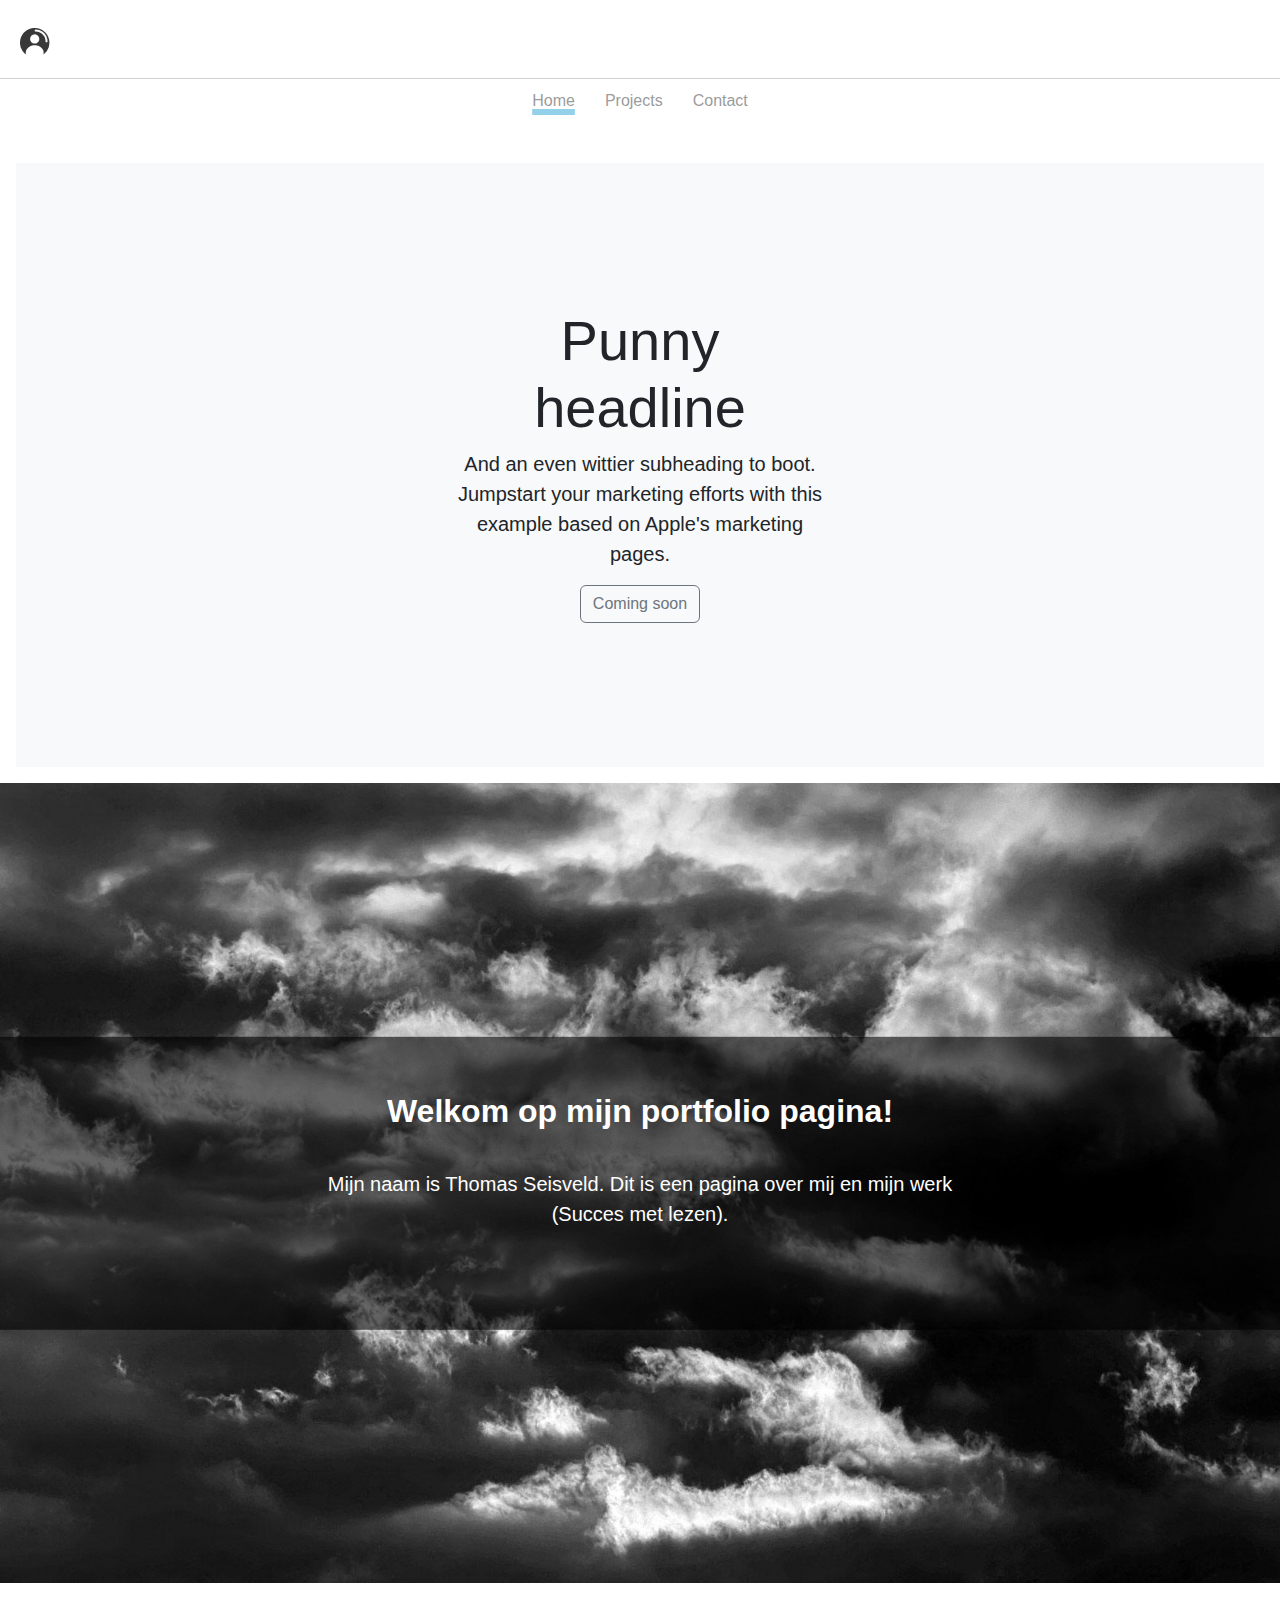
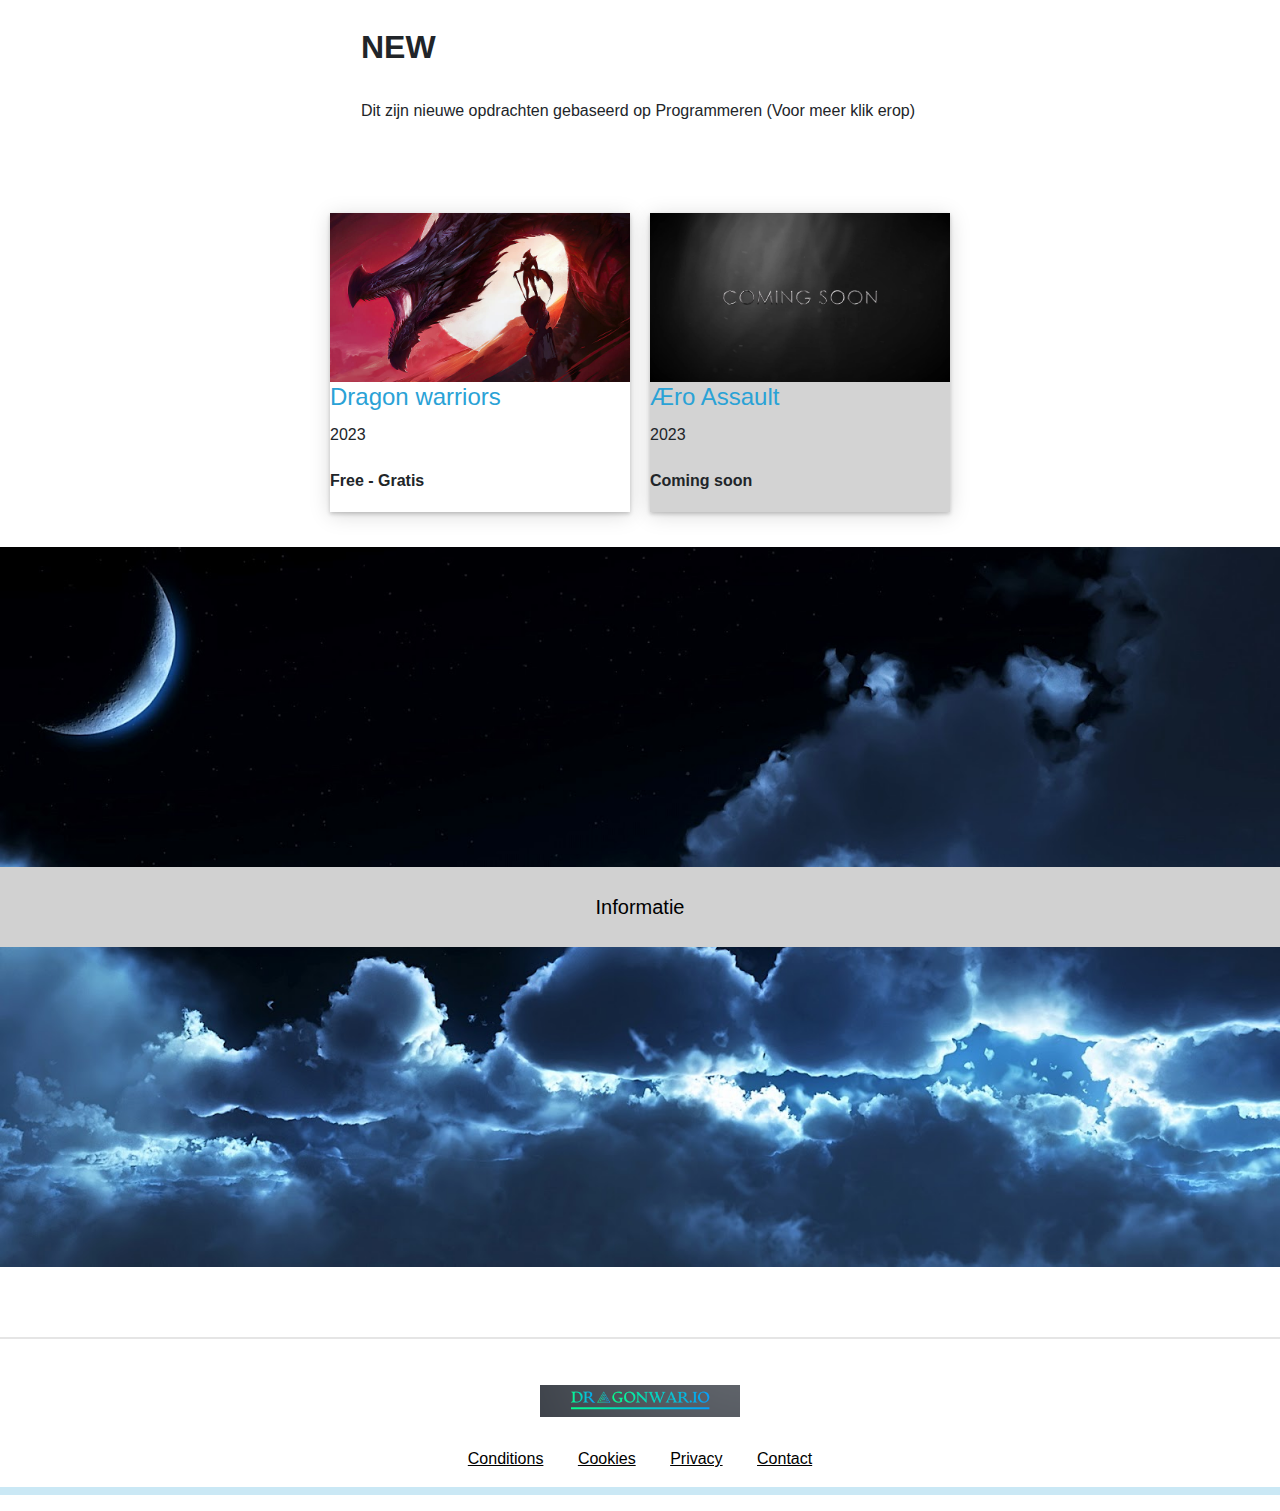
==== Portfolio/index.html @ eee98fb9 "6" ====
<!DOCTYPE html>
<html lang="en">
<head>
    <meta charset="UTF-8">
    <meta http-equiv="X-UA-Compatible" content="IE=edge">
    <meta name="viewport" content="width=device-width, initial-scale=1.0">
    <title>Portfolio</title>
    <link rel="stylesheet" href="CSS/Dev.css">
    <link rel="stylesheet" href="CSS/header.css">
    <link rel="stylesheet" href="CSS/footer.css">
    <link href="https://cdn.jsdelivr.net/npm/bootstrap@5.3.0/dist/css/bootstrap.min.css" rel="stylesheet" integrity="sha384-9ndCyUaIbzAi2FUVXJi0CjmCapSmO7SnpJef0486qhLnuZ2cdeRhO02iuK6FUUVM" crossorigin="anonymous">
    <link href="https://cdn.jsdelivr.net/npm/bootstrap@5.3.0/dist/css/bootstrap.min.css" rel="stylesheet">
</head>
<body>



    <nav class="navbar"></nav>
    <div class="position-relative overflow-hidden p-3 p-md-5 m-md-3 text-center bg-light">
        <div class="col-md-5 p-lg-5 mx-auto my-5">
            <h1 class="display-4 font-weight-normal">Punny headline</h1>
            <p class="lead font-weight-normal">And an even wittier subheading to boot. Jumpstart your marketing efforts with this example based on Apple's marketing pages.</p>
            <a class="btn btn-outline-secondary" href="#">Coming soon</a>
        </div>
        <div class="product-device shadow-sm d-none d-md-block"></div>
        <div class="product-device product-device-2 shadow-sm d-none d-md-block"></div>
    </div>
    <div class="header-info">
        <img src="img/cloud.jpg" alt="view" id="viewHr">
        <div class="WELKOM"><h2><b>Welkom op mijn portfolio pagina!</b></h2>
            <br>
            <p>Mijn naam is Thomas Seisveld. Dit is een pagina over mij en mijn werk <br>(Succes met lezen).
                <br><br>
        </div>
    </div>




        <div class="container">
            <div class="main-info">
                <h2><b>NEW</b></h2>
                <br>
                <p>Dit zijn nieuwe opdrachten gebaseerd op Programmeren (Voor meer klik erop)
                    <br><br>

                </p>
            </div>
        <div class="flexbox">
             <div1>
                <a href="gamedownload.php?id=game1"><img src="img/game1.jpg" alt="huis" class="huis-img"></a>
                <h4 class="huis" style="color: #2AA2D6;">Dragon warriors</h4>
                <p class="huis">2023</p>
                <p class="huis"><b>Free - Gratis</b></p>
            </div1>
            <div1 style="background-color: lightgrey">
                <a href="gamedownload.php?id=game2"><img src="img/comingsoon.jpg" alt="huis" class="huis-img"></a>
                <h4 class="huis" style="color: #2AA2D6;">Æro Assault</h4>
                <p class="huis">2023</p>
                <p class="huis"><b>Coming soon</b></p>
            </div1>
        </div>
    </div>

<div class="header-info">
    <img src="img/skyhigh.jpg" alt="view" id="viewHr">
    <div class="centered">Informatie</div>
  </div>





    <div class="footer">
        <hr class="hr-top">
        <img src="img/logo.png" id="logo-footer" alt="logo">
            <div class="footer-text">
                <a href="privacy.php?id=conditions">Conditions</a>               
                <a href="privacy.php?id=cookies">Cookies</a>
                <a href="privacy.php?id=privacy">Privacy</a>
                <a href="contact.html">Contact</a>
            </div>

        <hr class="hr-bottom">
    </div>
    <script src="JS/Dev.js"></script>
</body>
</html>
---- Portfolio/CSS/Dev.css ----
*{
    margin: 0;
    padding: 0;
    box-sizing: border-box;
    font-family: 'roboto', sans-serif;

}

.flexbox{
    justify-content: center;
    margin: 0px;
    padding: 10px;
    display: flex;
    flex-flow: row wrap;
}
Div1{
    margin: 10px;
    width: 300px;
    font-family: 'Lucida Sans', 'Lucida Sans Regular', 'Lucida Grande', 'Lucida Sans Unicode', Geneva, Verdana, sans-serif;
    box-shadow: 0 2px 4px 0 rgba(0, 0, 0, 0.2), 0 3px 20px 0 rgba(0, 0, 0, 0.15); 
}

.huis{
    line-height: 30px;
}
.huis-img {
    width: 300px;
}

.flexbox {
    display: flex;
    flex-wrap: wrap;
}
.header-info {
    margin-top: 15px;
    margin-bottom: 15px;
    position: relative;
    text-align: center;
  }
  .centered {
    position: absolute;
    top: 50%;
    left: 50%;
    transform: translate(-50%, -50%);
    color: black;
      background-color: #d1d1d1;
    font-size: 20px;
      width: 100%;
      margin: 0;
      padding: 25px;
  }
  .WELKOM{
      position: absolute;
      top: 50%;
      left: 50%;
      transform: translate(-50%, -50%);
      color: white;
      font-size: 20px;
      width: 100%;
      margin: 0;
      padding: 55px;
      background: rgba(0,0,0,0.6);
  }
  #viewHr {
    width: 100%;
  }
.main-info {
    margin-left: auto;
    margin-right: auto;
    padding-top: 30px;
    padding-bottom: 30px;
    padding-right: 25%;
    padding-left: 25%;
    width: 100%;
    font-family: 'Lucida Sans', 'Lucida Sans Regular', 'Lucida Grande', 'Lucida Sans Unicode', Geneva, Verdana, sans-serif;
}
info-erea {
    width: 100%;
    font-family: 'Lucida Sans', 'Lucida Sans Regular', 'Lucida Grande', 'Lucida Sans Unicode', Geneva, Verdana, sans-serif;
    box-shadow: 0 2px 3px 0 rgba(0, 0, 0, 0.1), 0 2px 15px 0 rgba(0, 0, 0, 0.10);

}
---- Portfolio/CSS/header.css ----
.navbar{
    top: 0;
    left: 0;
    width: 100%;
    background: white;
    z-index: 9;
}

.nav{
    padding: 20px;
    display: flex;
    justify-content: space-between;
}

.brand-logo{
    width: 60px;
}

.nav-items{
    display: flex;
    align-items: center;
}

.search-box{
    width: 80%;
    height: 40px;
    padding: 10px;
    border-top-left-radius: 10px;
    border-bottom-left-radius: 10px;
    border: 1px solid #d1d1d1;
    text-transform: capitalize;
    background: none;
    color: #a9a9a9;
    outline: none;
}

.search-btn{
    width: 20%;
    height: 40px;
    padding: 10px 20px;
    border: none;
    outline: none;
    cursor: pointer;
    background: #2AA2D6;
    color: #fff;
    text-transform: capitalize;
    font-size: 15px;
    border-top-right-radius: 10px;
    border-bottom-right-radius: 10px;
}

.search-box::placeholder{
    color: #a9a9a9;
}

.nav-items a{
    margin-left: 20px;
}

.nav-items a img{
    width: 30px;
}
.links-container{
    width: 100%;
    display: flex;
    padding: 10px 10vw;
    justify-content: center;
    list-style: none;
    border-top: 1px solid #d1d1d1;
}

.link{
    text-transform: capitalize;
    padding: 0 10px;
    margin: 0 5px;
    text-decoration: none;
    color: #383838;
    opacity: 0.5;
    transition: 1.5s;
}

.link:hover{
    opacity: 1;
}
.hero-section{
    width: 100%;
    height: calc(50vh - 50px);
    background-image: url('../img/Header.jpg');
    background-size: cover;
    display: flex;
    justify-content: center;
    align-items: center;
}

.hero-section .logo{
    height: 150px;
    display: block;
    margin: auto;
}

.hero-section .sub-heading{
    margin-top: 10px;
    text-align: center;
    color: #fff;
    text-transform: capitalize;
    font-size: 35px;
    font-weight: 300;
}
---- Portfolio/CSS/footer.css ----
.footer {
    margin: 0;
    margin-top: 70px;
}
.hr-top {
    border: 1px solid #999;
}
.hr-bottom {
    border: 4px solid #2AA2D6;
}
#logo-footer {
    width: 200px;
    position: relative;
    left: 50%;
    right: 50%;
    transform: translate(-50%);
    margin-top: 30px;
    margin-bottom: 30px;
}
.footer-text {
    margin: 0;
    margin-bottom: 10px;
    text-align: center;
    color: #000;
    word-spacing: 30px;
}
.footer-text a {
    color: #000;
}
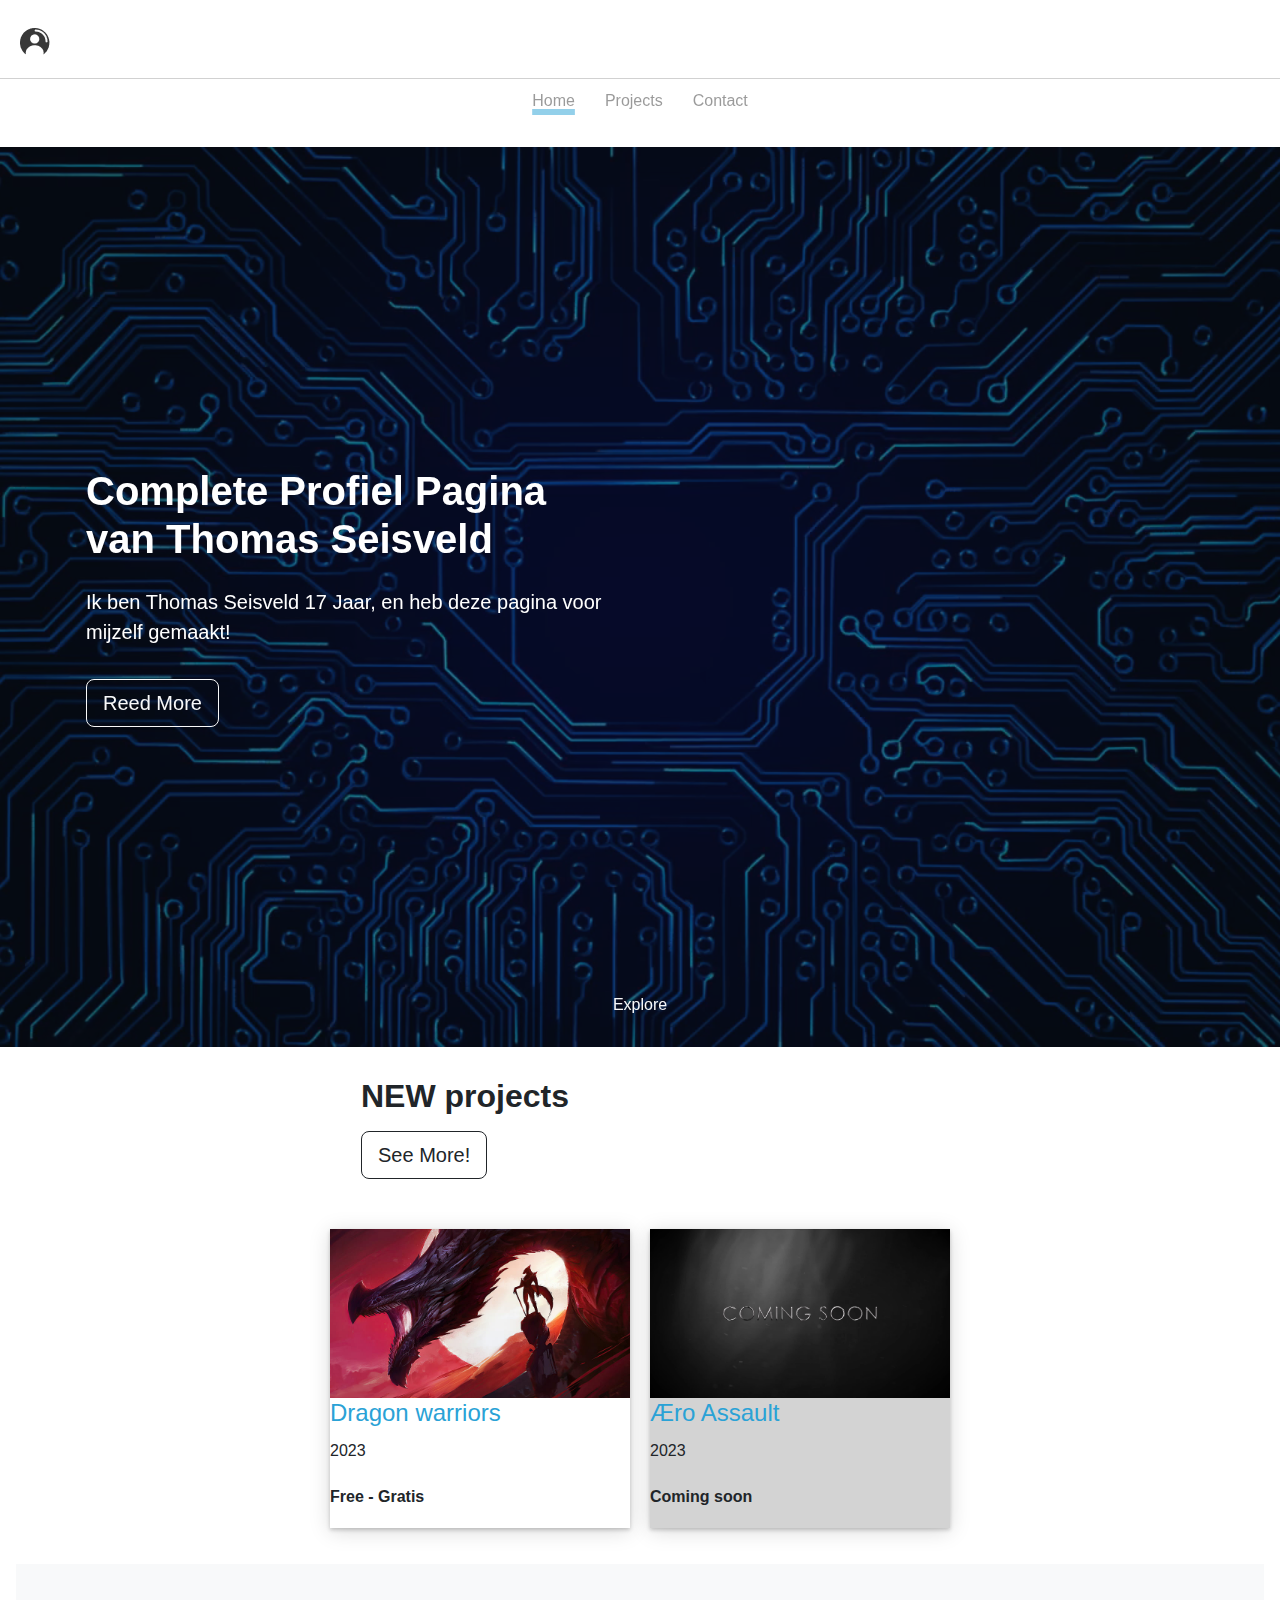
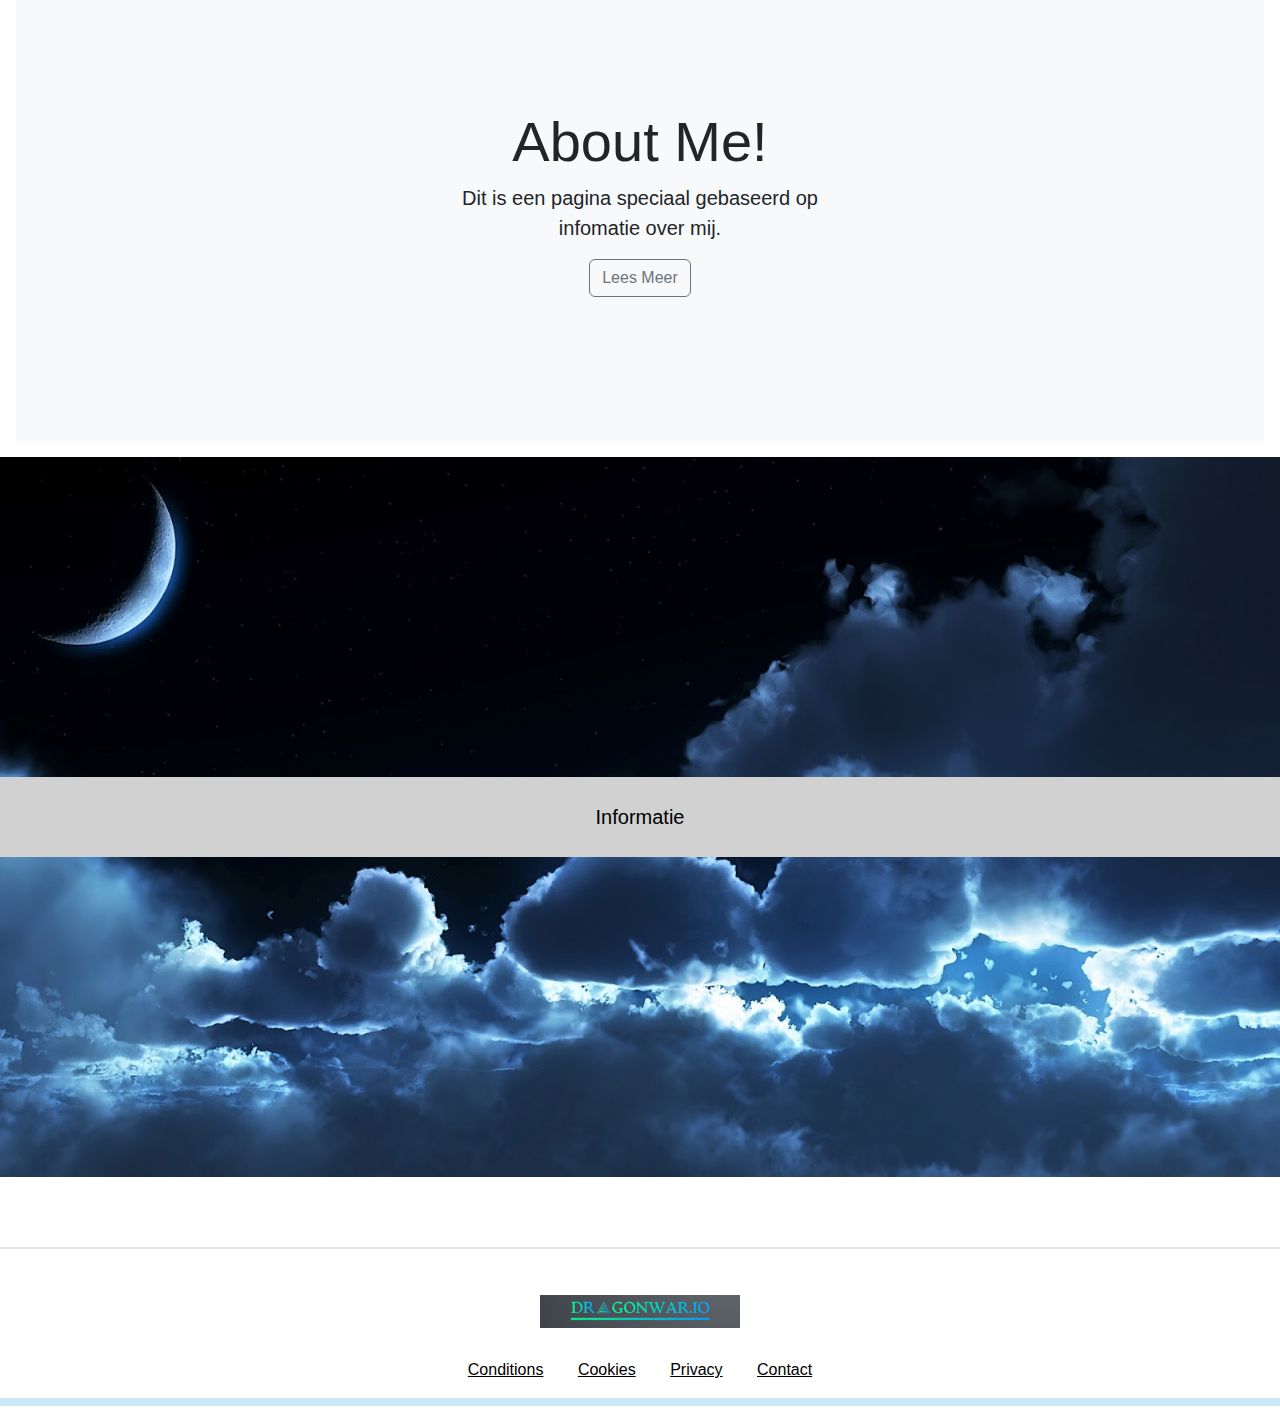
==== commit 29867f77: "6" ====
--- a/Portfolio/index.html
+++ b/Portfolio/index.html
@@ -14,37 +14,33 @@
 <body>
 
 
+    <nav class="navbar"></nav>
 
-    <nav class="navbar"></nav>
-    <div class="position-relative overflow-hidden p-3 p-md-5 m-md-3 text-center bg-light">
-        <div class="col-md-5 p-lg-5 mx-auto my-5">
-            <h1 class="display-4 font-weight-normal">Punny headline</h1>
-            <p class="lead font-weight-normal">And an even wittier subheading to boot. Jumpstart your marketing efforts with this example based on Apple's marketing pages.</p>
-            <a class="btn btn-outline-secondary" href="#">Coming soon</a>
+    <!-- Bootstrap -->
+    <section class="hero">
+        <div class="hero__overlay"></div>
+        <video playsinline="playsinline" autoplay="autoplay" muted="muted" loop="loop" loading="lazy" class="hero__video">
+            <source src="img/typetypetype.mp4" type="video/mp4">
+        </video>
+
+        <div class="hero__content h-100 container-custom position-relative">
+            <div class="d-flex h-100 align-items-center hero__content-width">
+                <div class="text-white">
+                    <h1 class="hero__heading fw-bold mb-4">Complete Profiel Pagina van Thomas Seisveld</h1>
+                    <p class="lead mb-4">Ik ben Thomas Seisveld 17 Jaar, en heb deze pagina voor mijzelf gemaakt!</p>
+                    <a href="Thomas%20Info.html" class="mt-2 btn btn-lg btn-outline-light" role="button">Reed More</a>
+                </div>
+            </div>
         </div>
-        <div class="product-device shadow-sm d-none d-md-block"></div>
-        <div class="product-device product-device-2 shadow-sm d-none d-md-block"></div>
-    </div>
-    <div class="header-info">
-        <img src="img/cloud.jpg" alt="view" id="viewHr">
-        <div class="WELKOM"><h2><b>Welkom op mijn portfolio pagina!</b></h2>
-            <br>
-            <p>Mijn naam is Thomas Seisveld. Dit is een pagina over mij en mijn werk <br>(Succes met lezen).
-                <br><br>
-        </div>
-    </div>
 
-
-
-
+        <a href="#scroll-down" class="hero__scroll-btn">
+            Explore <i class="bi bi-arrow-down-short"></i>
+        </a>
+    </section>
+    <!-- Geen bootstrap -->
         <div class="container">
             <div class="main-info">
-                <h2><b>NEW</b></h2>
-                <br>
-                <p>Dit zijn nieuwe opdrachten gebaseerd op Programmeren (Voor meer klik erop)
-                    <br><br>
-
-                </p>
+                <h2><b>NEW projects</b></h2><a href="Projects.html" class="mt-2 btn btn-lg btn-outline-dark" role="button">See More!</a>
             </div>
         <div class="flexbox">
              <div1>
@@ -61,7 +57,15 @@
             </div1>
         </div>
     </div>
-
+    <div class="position-relative overflow-hidden p-3 p-md-5 m-md-3 text-center bg-light">
+        <div class="col-md-5 p-lg-5 mx-auto my-5">
+            <h1 class="display-4 font-weight-normal">About Me!</h1>
+            <p class="lead font-weight-normal">Dit is een pagina speciaal gebaseerd op infomatie over mij.</p>
+            <a class="btn btn-outline-secondary" href="#">Lees Meer</a>
+        </div>
+        <div class="product-device shadow-sm d-none d-md-block"></div>
+        <div class="product-device product-device-2 shadow-sm d-none d-md-block"></div>
+    </div>
 <div class="header-info">
     <img src="img/skyhigh.jpg" alt="view" id="viewHr">
     <div class="centered">Informatie</div>
--- a/Portfolio/CSS/Dev.css
+++ b/Portfolio/CSS/Dev.css
@@ -79,4 +79,178 @@
     font-family: 'Lucida Sans', 'Lucida Sans Regular', 'Lucida Grande', 'Lucida Sans Unicode', Geneva, Verdana, sans-serif;
     box-shadow: 0 2px 3px 0 rgba(0, 0, 0, 0.1), 0 2px 15px 0 rgba(0, 0, 0, 0.10);
 
-}+}
+:root {
+    --primary-color: #0a1118;
+    --primary-color-highlight: #233D54;
+    --bs-body-bg: #FBF0F6;
+    --bs-body-font-family: 'Montserrat', sans-serif;
+}
+
+html {scroll-behavior: smooth;}
+
+a { color: var(--primary-color); }
+a:hover { color: var(--primary-color); }
+
+/* width */
+::-webkit-scrollbar {
+    width: 14px;
+}
+
+/* Track */
+::-webkit-scrollbar-track {
+    background: #f1f1f1;
+}
+
+/* Handle */
+::-webkit-scrollbar-thumb {
+    background: var(--bs-dark);
+}
+
+/* Handle on hover */
+::-webkit-scrollbar-thumb:hover {
+    background: #555;
+}
+
+
+/*
+  @media (min-width: 544px)  {}
+  @media (min-width: 768px)  {}
+  @media (min-width: 992px)  {}
+  @media (min-width: 1200px) {}
+  @media (min-width: 1400px) {}
+  @media (min-width: 1600px) {}
+*/
+
+/*
+* Custom Container
+*/
+.container-custom {
+    width: 100%;
+    padding: 0 1rem;
+    margin: 0 auto;
+}
+
+@media (min-width: 1200px) {
+    .container-custom { width: 1140px; }
+}
+
+@media (min-width: 1400px) {
+    .container-custom { width: 1340px; }
+}
+
+@media (min-width: 1600px) {
+    .container-custom { width: 1520px; }
+}
+
+/*
+* Main Header
+*/
+.header {
+    z-index: 2;
+}
+
+/*
+* Flyout Navigation Bar
+*/
+#navbar {
+    position: fixed;
+    left: 0;
+    top: 0;
+    right: 0;
+    bottom: 0;
+    background-color: rgb(255,247,231);
+    z-index: 4;
+}
+
+.dropdown-nav__closeNavBtn {
+    position: absolute;
+    top: 20px;
+    right: 16px;
+    background-color: rgbA(255,255,255,0.6);
+}
+
+.dropdown-nav__container {
+    height: 100vh;
+    padding: 0 1rem;
+}
+
+/*
+* Hero Section
+*/
+.hero {
+    position: relative;
+    height: 100vh;
+    background-color: var(--primary-color);
+    overflow: hidden;
+}
+
+@media (min-width: 1400px) {
+    .hero__heading {
+        font-size: 3.2rem;
+    }
+}
+
+.hero__video {
+    position: absolute;
+    top:50%;
+    left: 50%;
+    min-width: 100%;
+    min-height: 100%;
+    width: auto;
+    height: auto;
+    transform: translateX(-50%) translateY(-50%);
+}
+
+.hero__overlay {
+    position: absolute;
+    left: 0;
+    top: 0;
+    right: 0;
+    bottom: 0;
+    background-color: var(--primary-color);
+    opacity: 0.5;
+    z-index: 1;
+}
+
+.hero__content {
+    z-index: 1;
+}
+
+.hero__content-width {
+    max-width: 540px;
+}
+
+.hero__scroll-btn {
+    position: absolute;
+    left: 50%;
+    bottom: 30px;
+    transform: translateX(-50%);
+    z-index: 1;
+    color: var(--bs-light);
+    display: flex;
+    flex-direction: column;
+    align-items: center;
+    text-decoration: none;
+}
+
+.hero__scroll-btn:hover {
+    color: var(--bs-light);
+    opacity: 0.8;
+}
+
+.hero__scroll-btn .bi {
+    transition-delay: 0.8s;
+    animation: bounce 1s infinite alternate;
+}
+
+
+@keyframes bounce {
+    from {
+        transform: translateY(0px);
+    }
+    to {
+        transform: translateY(-10px);
+    }
+}
+
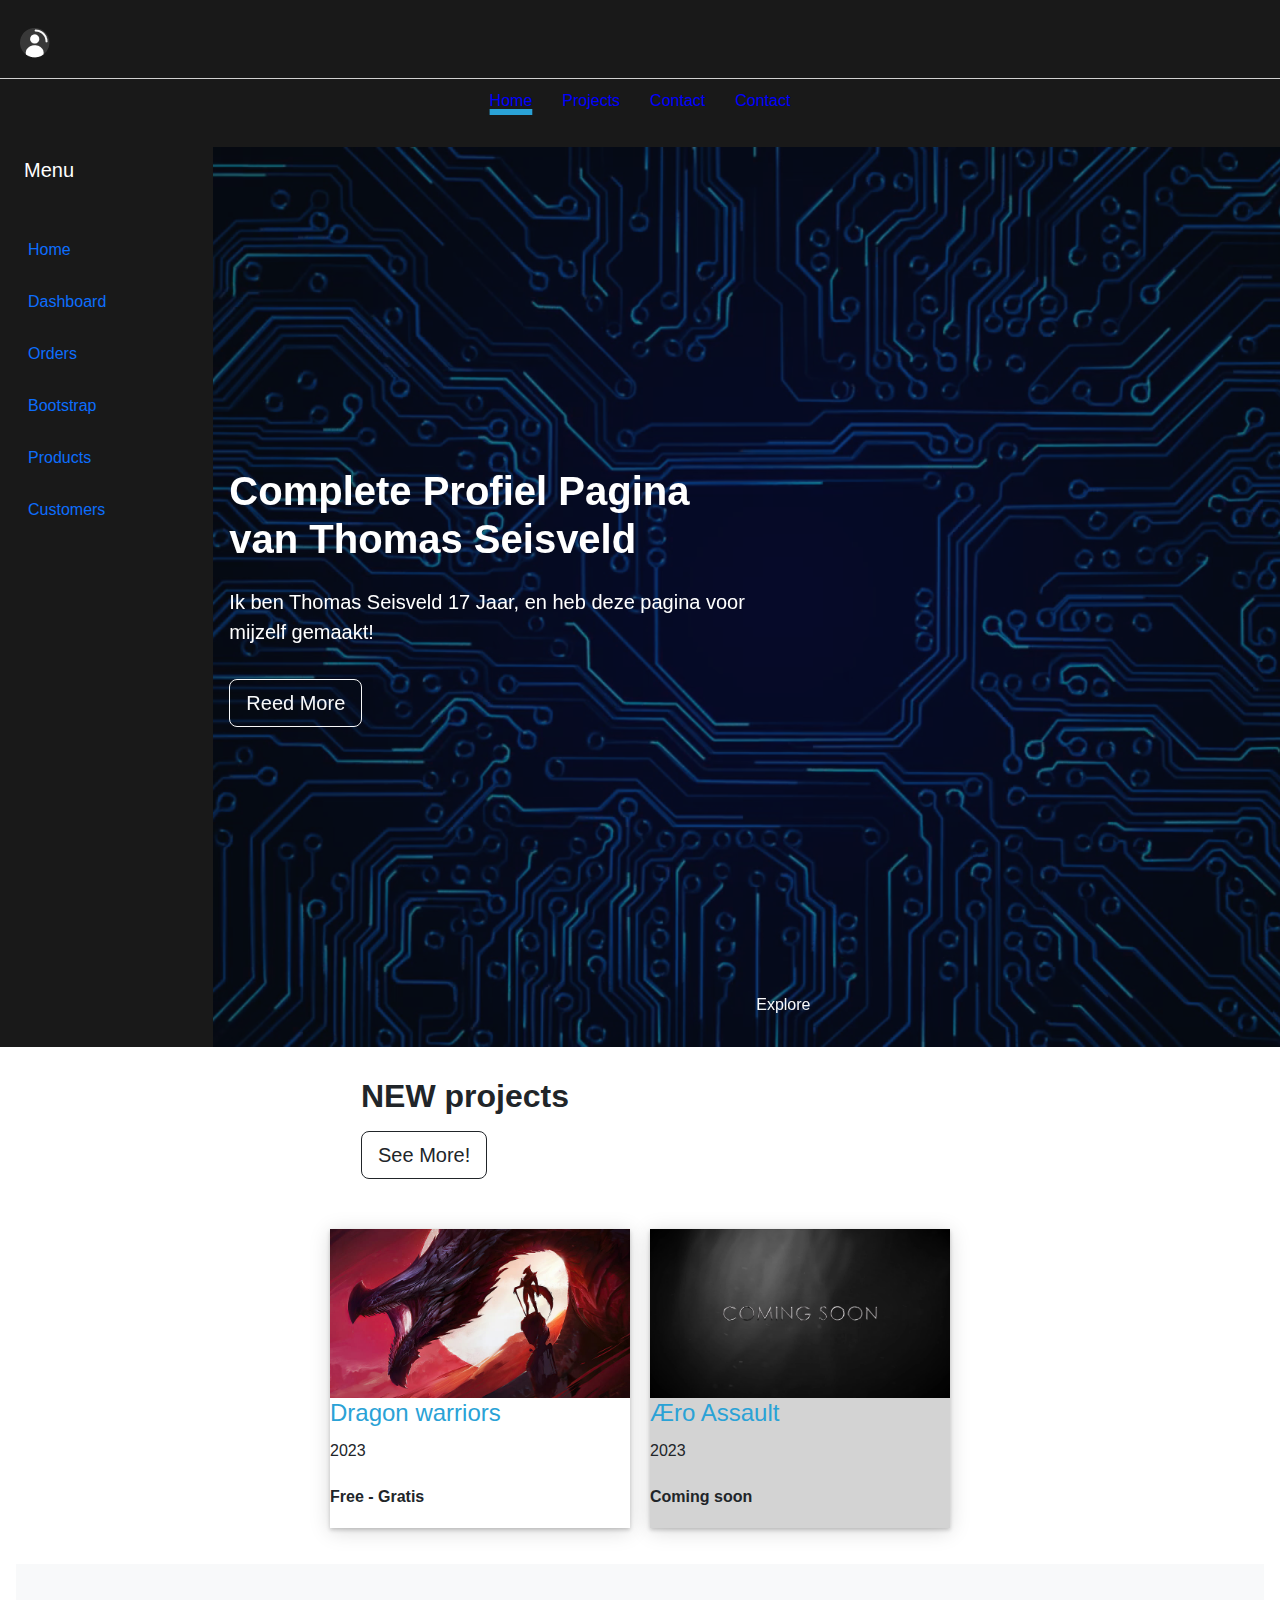
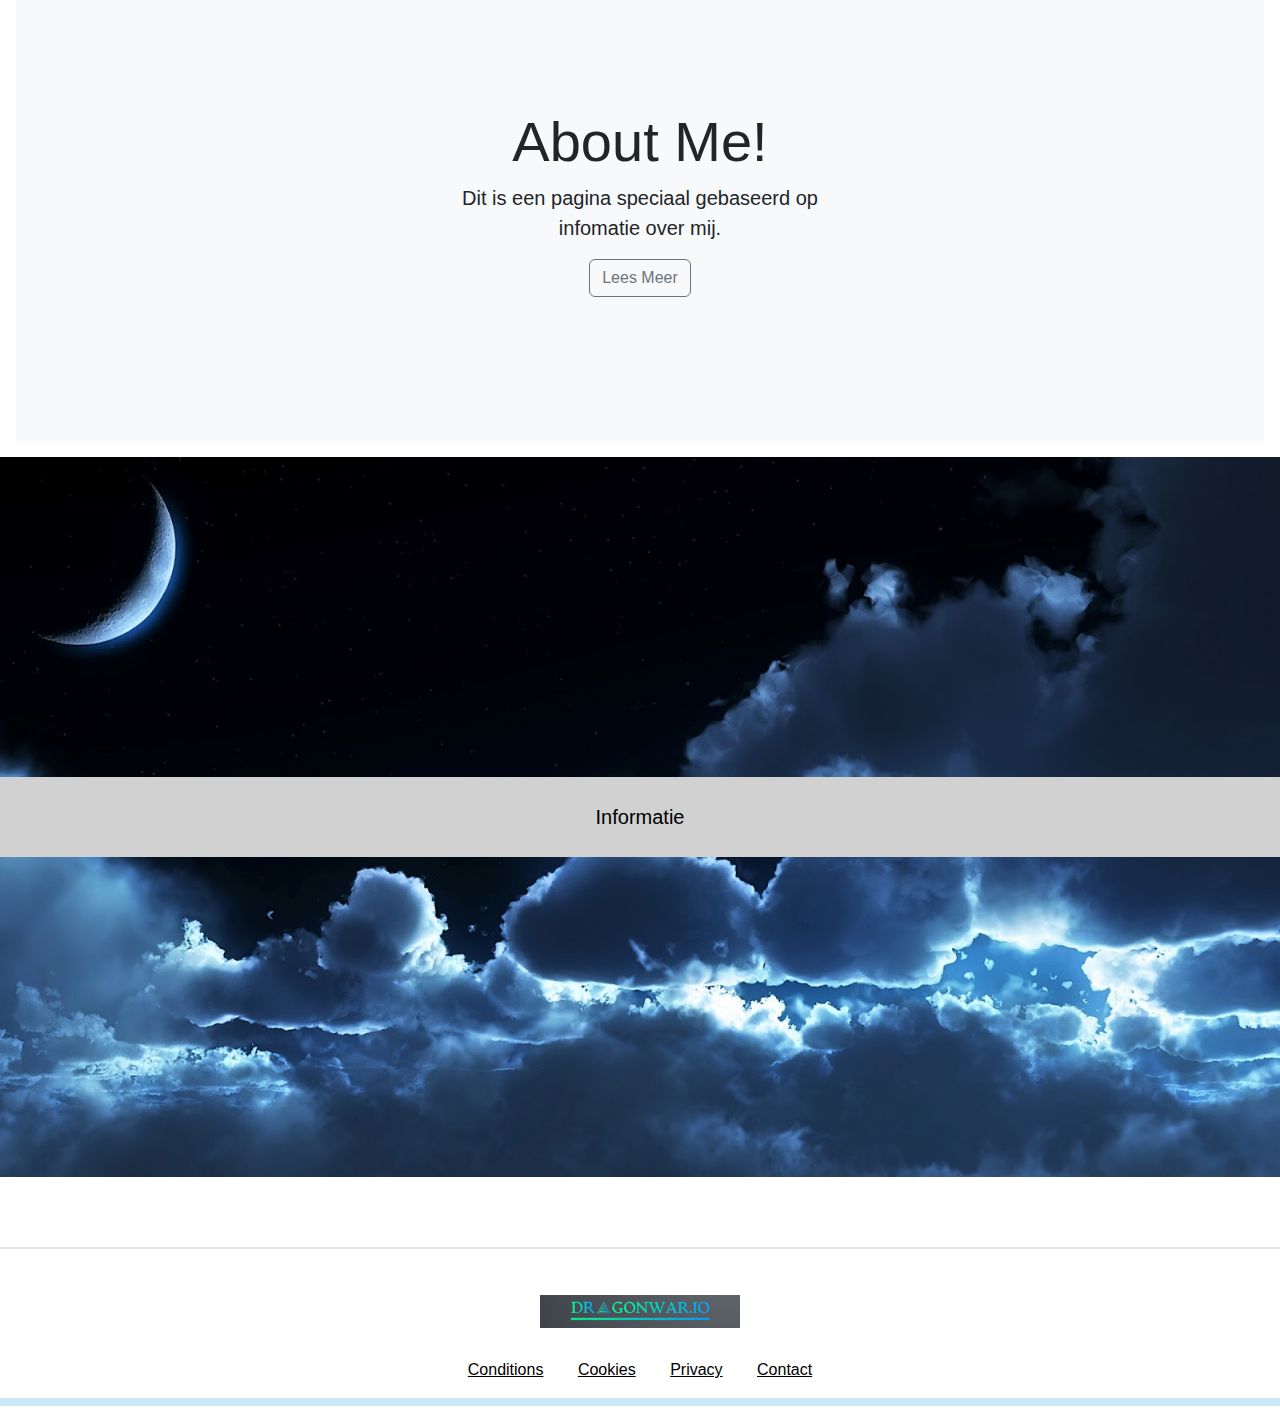
==== commit 2153fb3f: "7" ====
--- a/Portfolio/index.html
+++ b/Portfolio/index.html
@@ -13,30 +13,70 @@
 </head>
 <body>
 
+    <nav class="navbar" id="black"></nav>
+    <div class="container-fluid">
+        <div class="row flex-nowrap">
+            <div class="col-auto col-md-3 col-xl-2 px-sm-2 px-0" id="black">
+                <div class="d-flex flex-column align-items-center align-items-sm-start px-3 pt-2 text-white min-vh-100">
+                    <a href="/" class="d-flex align-items-center pb-3 mb-md-0 me-md-auto text-white text-decoration-none">
+                        <span class="fs-5 d-none d-sm-inline">Menu</span>
+                    </a>
+                    <ul class="nav nav-pills flex-column mb-sm-auto mb-0 align-items-center align-items-sm-start" id="menu">
+                        <li class="nav-item">
+                            <a href="#" class="nav-link align-middle px-0">
+                                <i class="fs-4 bi-house"></i> <span class="ms-1 d-none d-sm-inline">Home</span>
+                            </a>
+                        </li>
+                        <li>
+                            <a href="#" class="nav-link px-0 align-middle">
+                                <i class="fs-4 bi-speedometer2"></i> <span class="ms-1 d-none d-sm-inline">Dashboard</span> </a>
+                        </li>
+                        <li>
+                            <a href="#" class="nav-link px-0 align-middle">
+                                <i class="fs-4 bi-table"></i> <span class="ms-1 d-none d-sm-inline">Orders</span></a>
+                        </li>
+                        <li>
+                            <a href="#" class="nav-link px-0 align-middle ">
+                                <i class="fs-4 bi-bootstrap"></i> <span class="ms-1 d-none d-sm-inline">Bootstrap</span></a>
+                        </li>
+                        <li>
+                            <a href="#" class="nav-link px-0 align-middle">
+                                <i class="fs-4 bi-grid"></i> <span class="ms-1 d-none d-sm-inline">Products</span> </a>
+                        </li>
+                        <li>
+                            <a href="#" class="nav-link px-0 align-middle">
+                                <i class="fs-4 bi-people"></i> <span class="ms-1 d-none d-sm-inline">Customers</span> </a>
+                        </li>
+                    </ul>
+                    <hr>
 
-    <nav class="navbar"></nav>
-
-    <!-- Bootstrap -->
-    <section class="hero">
-        <div class="hero__overlay"></div>
-        <video playsinline="playsinline" autoplay="autoplay" muted="muted" loop="loop" loading="lazy" class="hero__video">
-            <source src="img/typetypetype.mp4" type="video/mp4">
-        </video>
-
-        <div class="hero__content h-100 container-custom position-relative">
-            <div class="d-flex h-100 align-items-center hero__content-width">
-                <div class="text-white">
-                    <h1 class="hero__heading fw-bold mb-4">Complete Profiel Pagina van Thomas Seisveld</h1>
-                    <p class="lead mb-4">Ik ben Thomas Seisveld 17 Jaar, en heb deze pagina voor mijzelf gemaakt!</p>
-                    <a href="Thomas%20Info.html" class="mt-2 btn btn-lg btn-outline-light" role="button">Reed More</a>
                 </div>
             </div>
+            <div class="col py-0 px-0">
+                <section class="hero">
+                    <div class="hero__overlay"></div>
+                    <video playsinline="playsinline" autoplay="autoplay" muted="muted" loop="loop" loading="lazy" class="hero__video">
+                        <source src="img/typetypetype.mp4" type="video/mp4">
+                    </video>
+
+                    <div class="hero__content h-100 container-custom position-relative">
+                        <div class="d-flex h-100 align-items-center hero__content-width">
+                            <div class="text-white">
+                                <h1 class="hero__heading fw-bold mb-4">Complete Profiel Pagina van Thomas Seisveld</h1>
+                                <p class="lead mb-4">Ik ben Thomas Seisveld 17 Jaar, en heb deze pagina voor mijzelf gemaakt!</p>
+                                <a href="ThomasInfo.html" class="mt-2 btn btn-lg btn-outline-light" role="button">Reed More</a>
+                            </div>
+                        </div>
+                    </div>
+
+                    <a href="#scroll-down" class="hero__scroll-btn">
+                        Explore <i class="bi bi-arrow-down-short"></i>
+                    </a>
+                </section>
+
+            </div>
         </div>
-
-        <a href="#scroll-down" class="hero__scroll-btn">
-            Explore <i class="bi bi-arrow-down-short"></i>
-        </a>
-    </section>
+    </div>
     <!-- Geen bootstrap -->
         <div class="container">
             <div class="main-info">
--- a/Portfolio/CSS/Dev.css
+++ b/Portfolio/CSS/Dev.css
@@ -64,6 +64,9 @@
   #viewHr {
     width: 100%;
   }
+  #black{
+      background-color: rgba(0,0,0,0.9);
+  }
 .main-info {
     margin-left: auto;
     margin-right: auto;
--- a/Portfolio/CSS/header.css
+++ b/Portfolio/CSS/header.css
@@ -2,7 +2,7 @@
     top: 0;
     left: 0;
     width: 100%;
-    background: white;
+    background: rgba(0,0,0,0.8);
     z-index: 9;
 }
 
@@ -74,8 +74,7 @@
     padding: 0 10px;
     margin: 0 5px;
     text-decoration: none;
-    color: #383838;
-    opacity: 0.5;
+    color: blue;
     transition: 1.5s;
 }
 
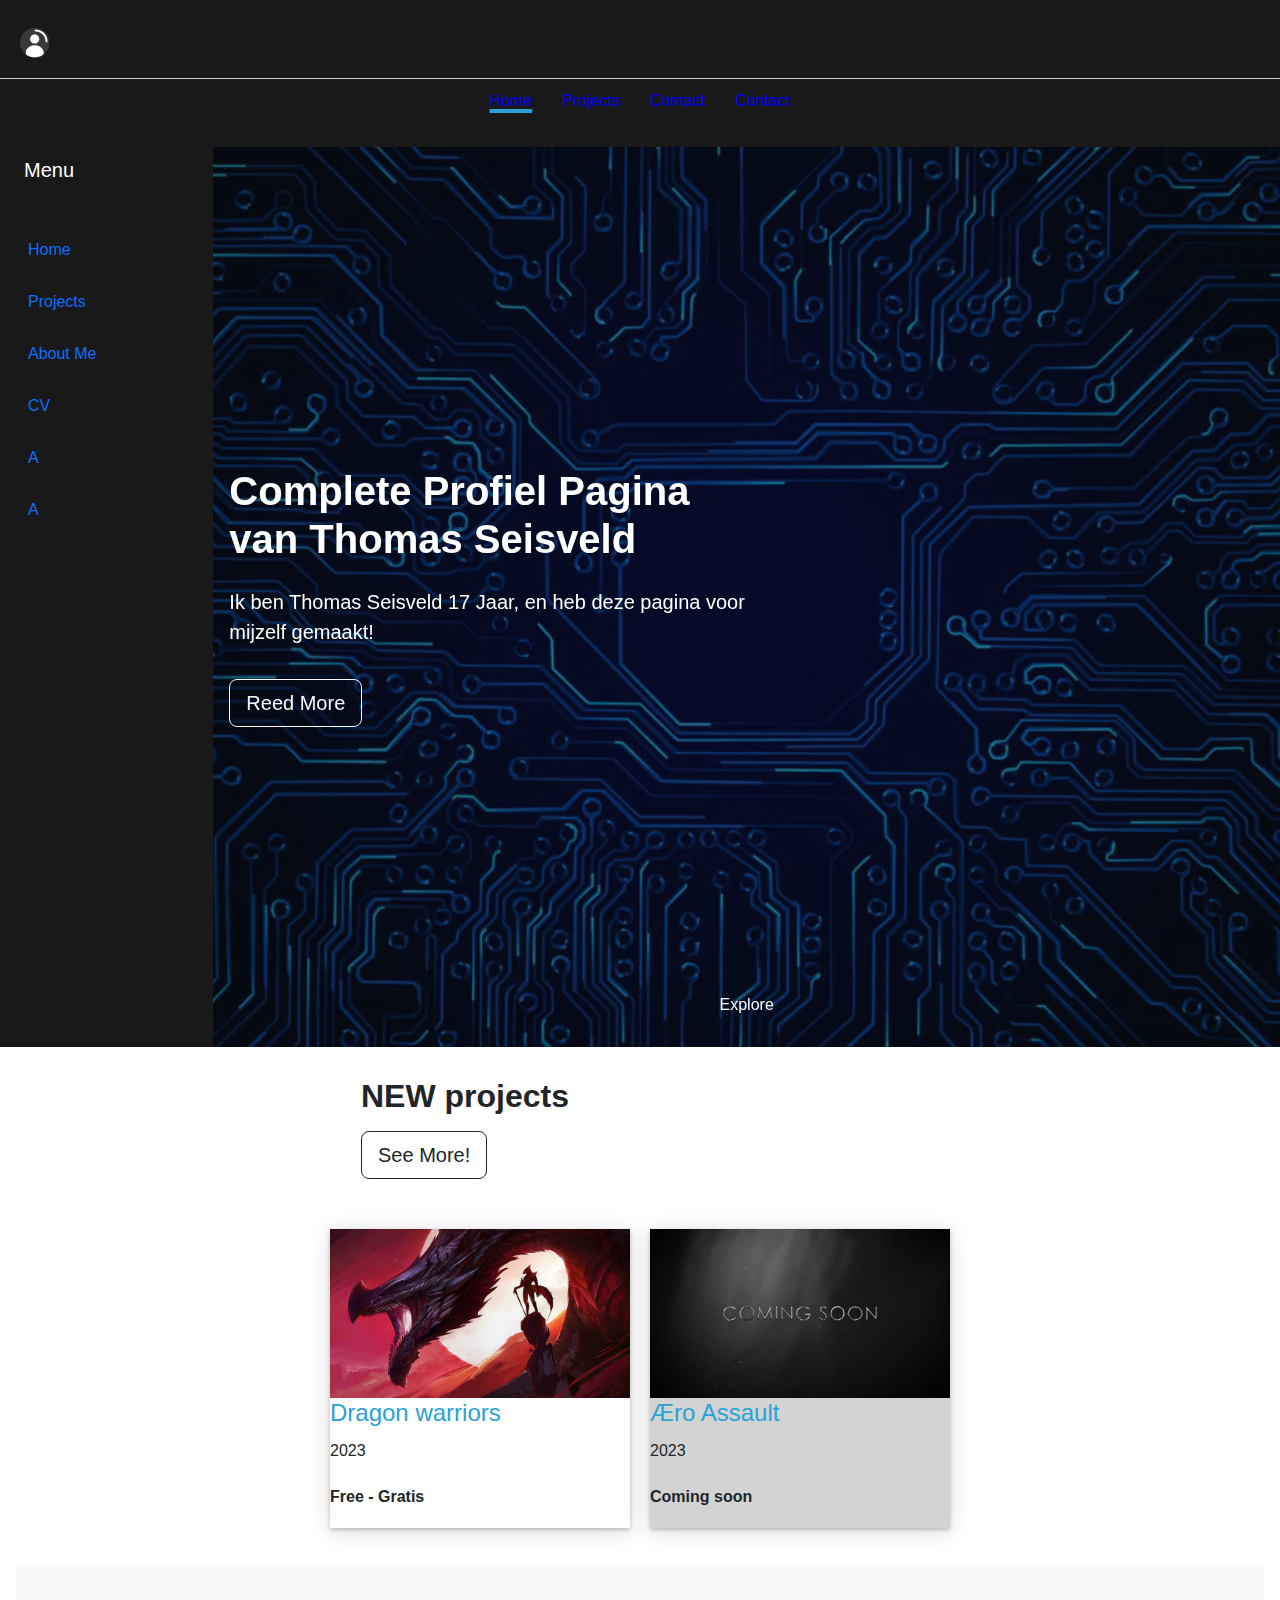
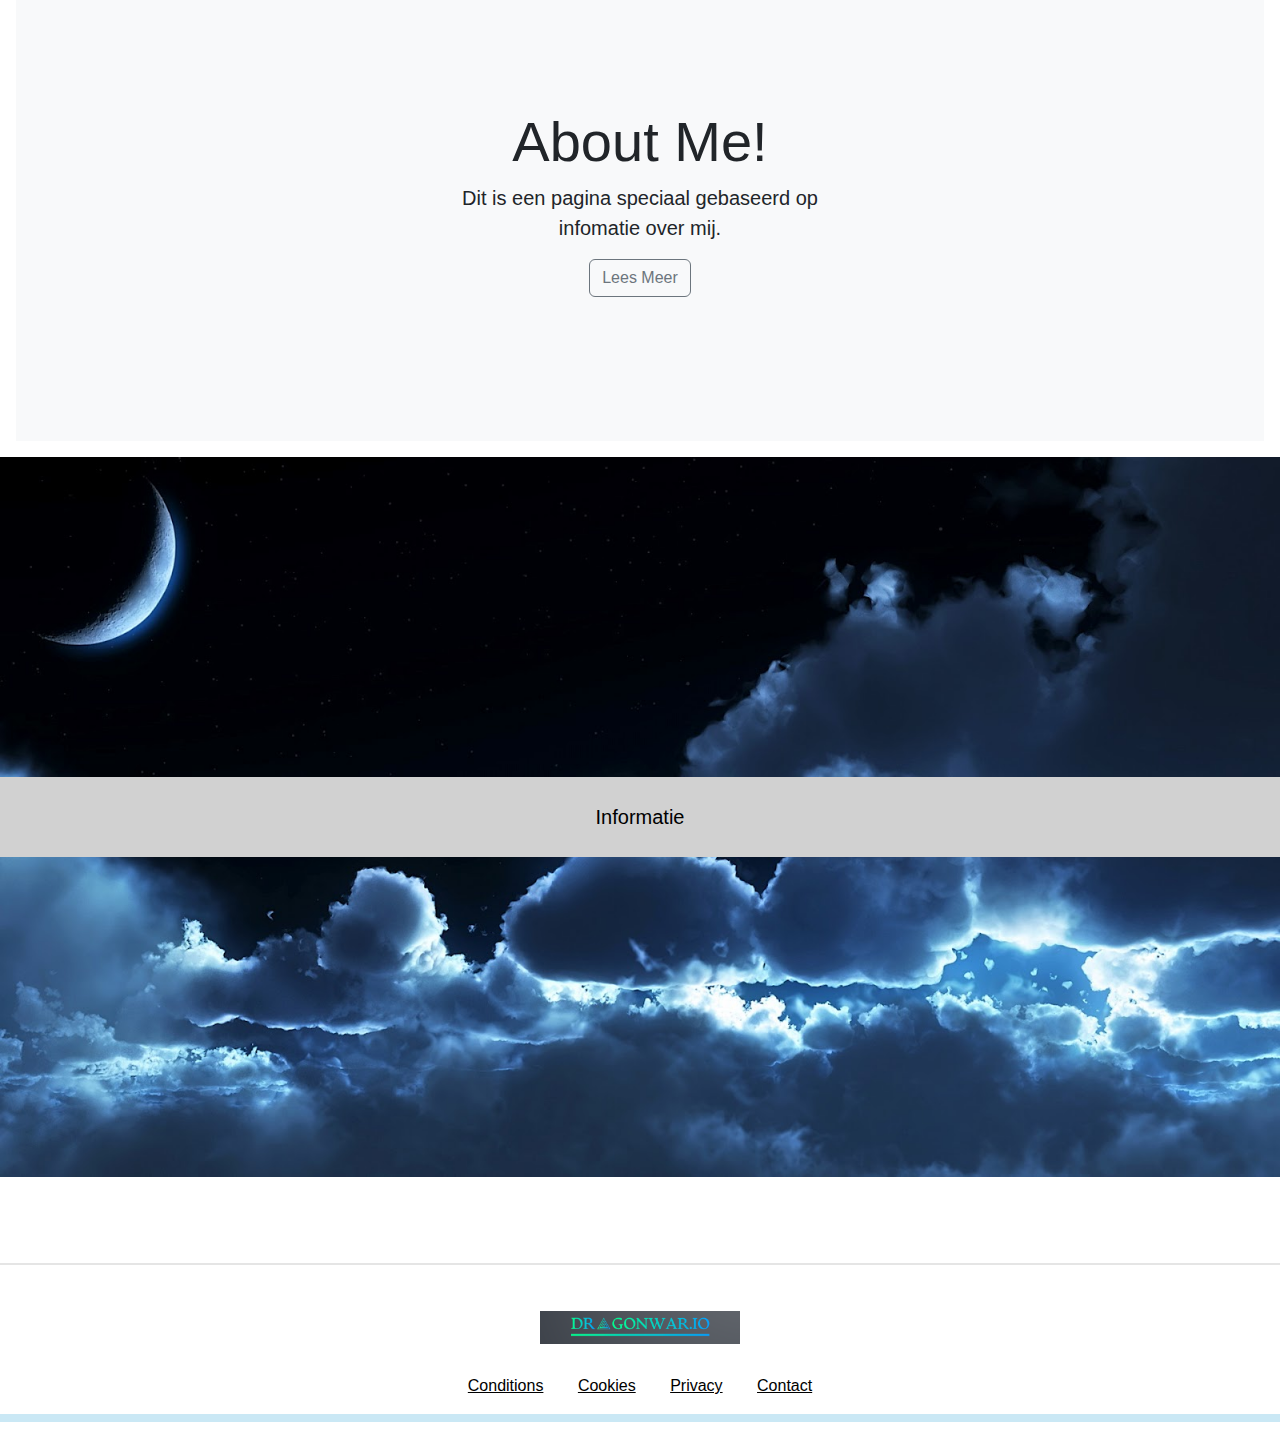
==== commit 2a1bf0be: "8" ====
--- a/Portfolio/index.html
+++ b/Portfolio/index.html
@@ -14,6 +14,7 @@
 <body>
 
     <nav class="navbar" id="black"></nav>
+
     <div class="container-fluid">
         <div class="row flex-nowrap">
             <div class="col-auto col-md-3 col-xl-2 px-sm-2 px-0" id="black">
@@ -28,24 +29,24 @@
                             </a>
                         </li>
                         <li>
-                            <a href="#" class="nav-link px-0 align-middle">
-                                <i class="fs-4 bi-speedometer2"></i> <span class="ms-1 d-none d-sm-inline">Dashboard</span> </a>
+                            <a href="#" class="nav-link px-0 align-middle" id="Projects">
+                                <i class="fs-4 bi-speedometer2"></i> <span class="ms-1 d-none d-sm-inline">Projects</span> </a>
                         </li>
                         <li>
                             <a href="#" class="nav-link px-0 align-middle">
-                                <i class="fs-4 bi-table"></i> <span class="ms-1 d-none d-sm-inline">Orders</span></a>
+                                <i class="fs-4 bi-table"></i> <span class="ms-1 d-none d-sm-inline">About Me</span></a>
                         </li>
                         <li>
                             <a href="#" class="nav-link px-0 align-middle ">
-                                <i class="fs-4 bi-bootstrap"></i> <span class="ms-1 d-none d-sm-inline">Bootstrap</span></a>
+                                <i class="fs-4 bi-bootstrap"></i> <span class="ms-1 d-none d-sm-inline">CV</span></a>
                         </li>
                         <li>
                             <a href="#" class="nav-link px-0 align-middle">
-                                <i class="fs-4 bi-grid"></i> <span class="ms-1 d-none d-sm-inline">Products</span> </a>
+                                <i class="fs-4 bi-grid"></i> <span class="ms-1 d-none d-sm-inline">A</span> </a>
                         </li>
                         <li>
                             <a href="#" class="nav-link px-0 align-middle">
-                                <i class="fs-4 bi-people"></i> <span class="ms-1 d-none d-sm-inline">Customers</span> </a>
+                                <i class="fs-4 bi-people"></i> <span class="ms-1 d-none d-sm-inline">A</span> </a>
                         </li>
                     </ul>
                     <hr>
--- a/Portfolio/CSS/Dev.css
+++ b/Portfolio/CSS/Dev.css
@@ -3,7 +3,7 @@
     padding: 0;
     box-sizing: border-box;
     font-family: 'roboto', sans-serif;
-
+    overflow-x: hidden;
 }
 
 .flexbox{
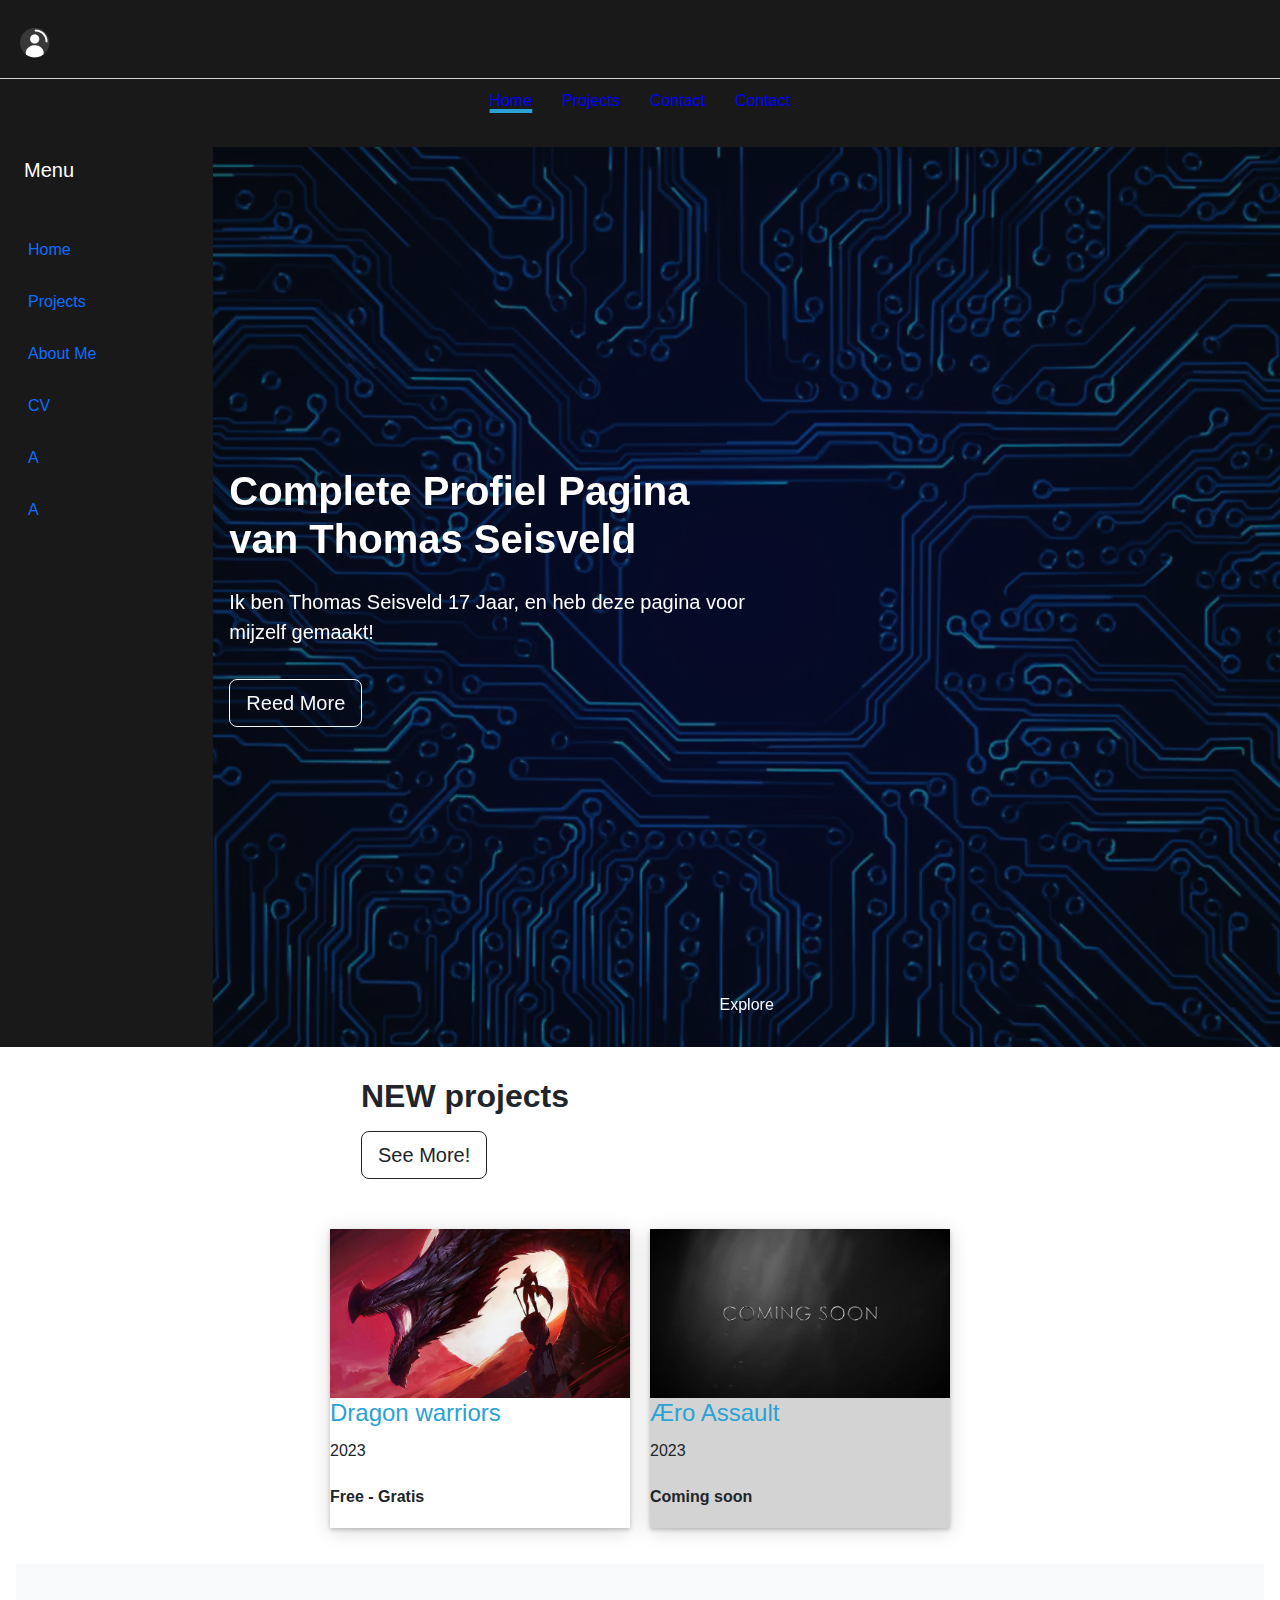
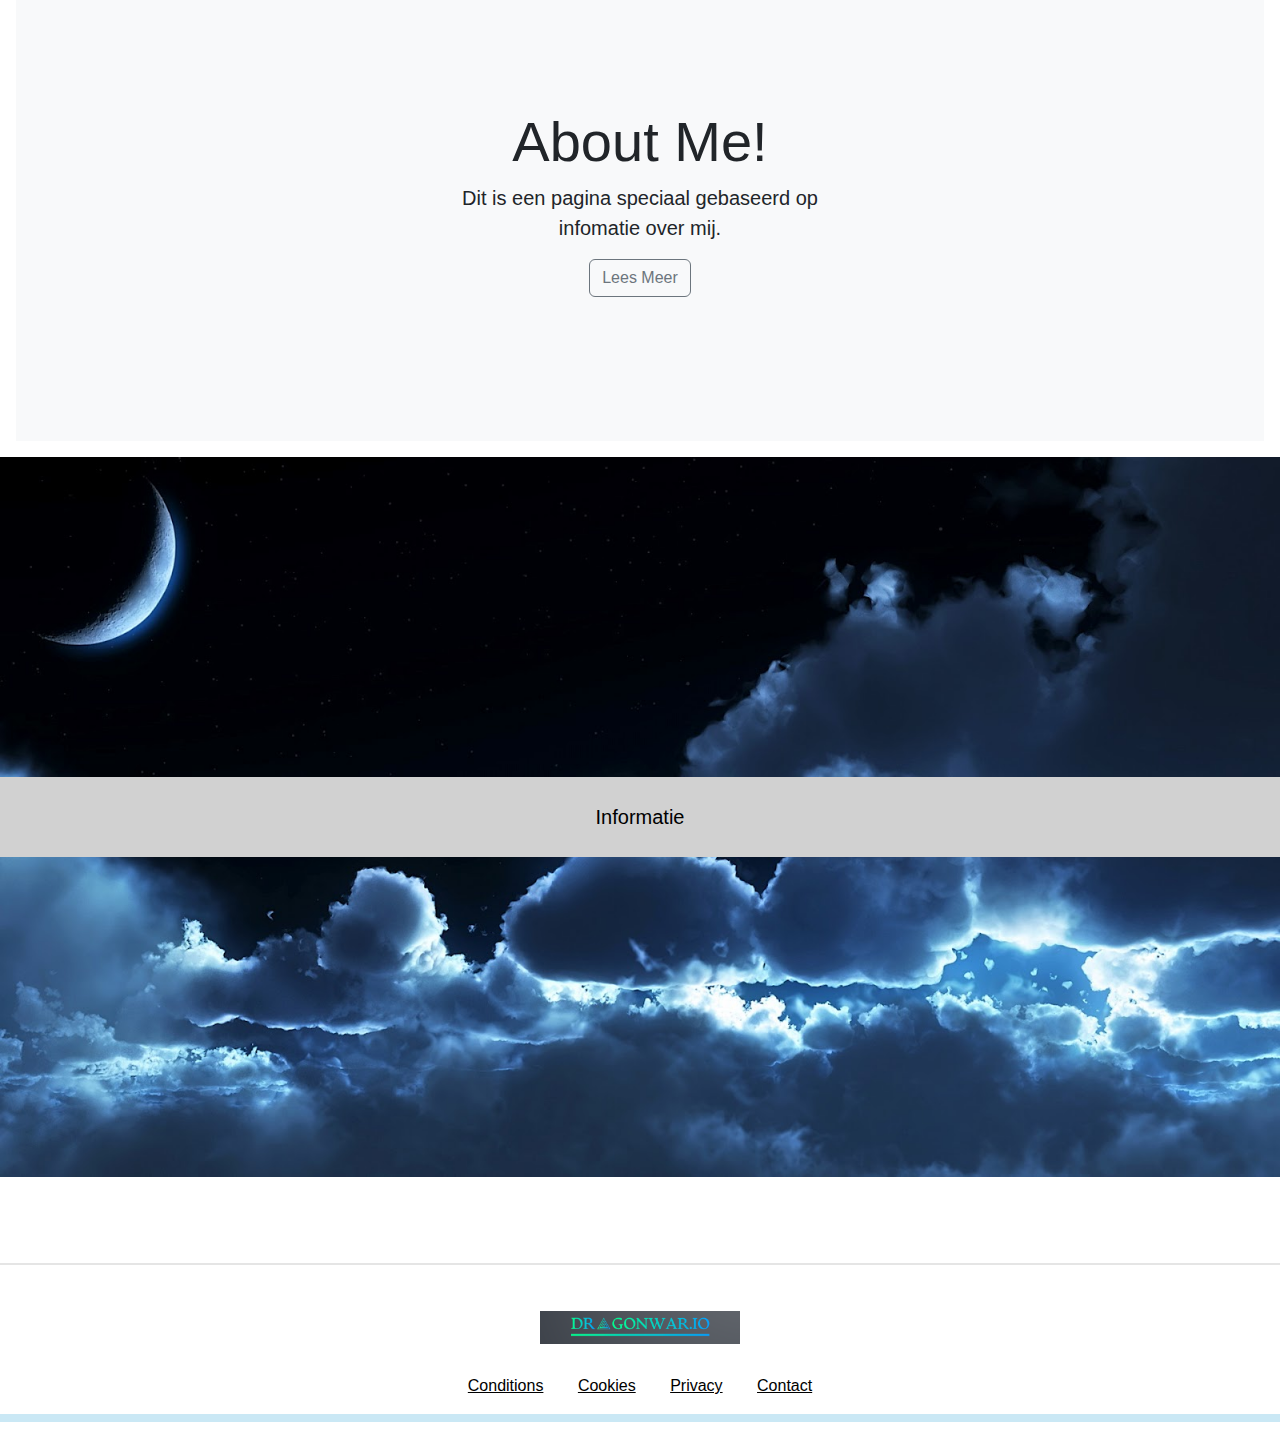
==== commit 3356a467: "10" ====
--- a/Portfolio/index.html
+++ b/Portfolio/index.html
@@ -81,7 +81,7 @@
     <!-- Geen bootstrap -->
         <div class="container">
             <div class="main-info">
-                <h2><b>NEW projects</b></h2><a href="Projects.html" class="mt-2 btn btn-lg btn-outline-dark" role="button">See More!</a>
+                <h2><b>NEW projects</b></h2><a href="Projects.php" class="mt-2 btn btn-lg btn-outline-dark" role="button">See More!</a>
             </div>
         <div class="flexbox">
              <div1>
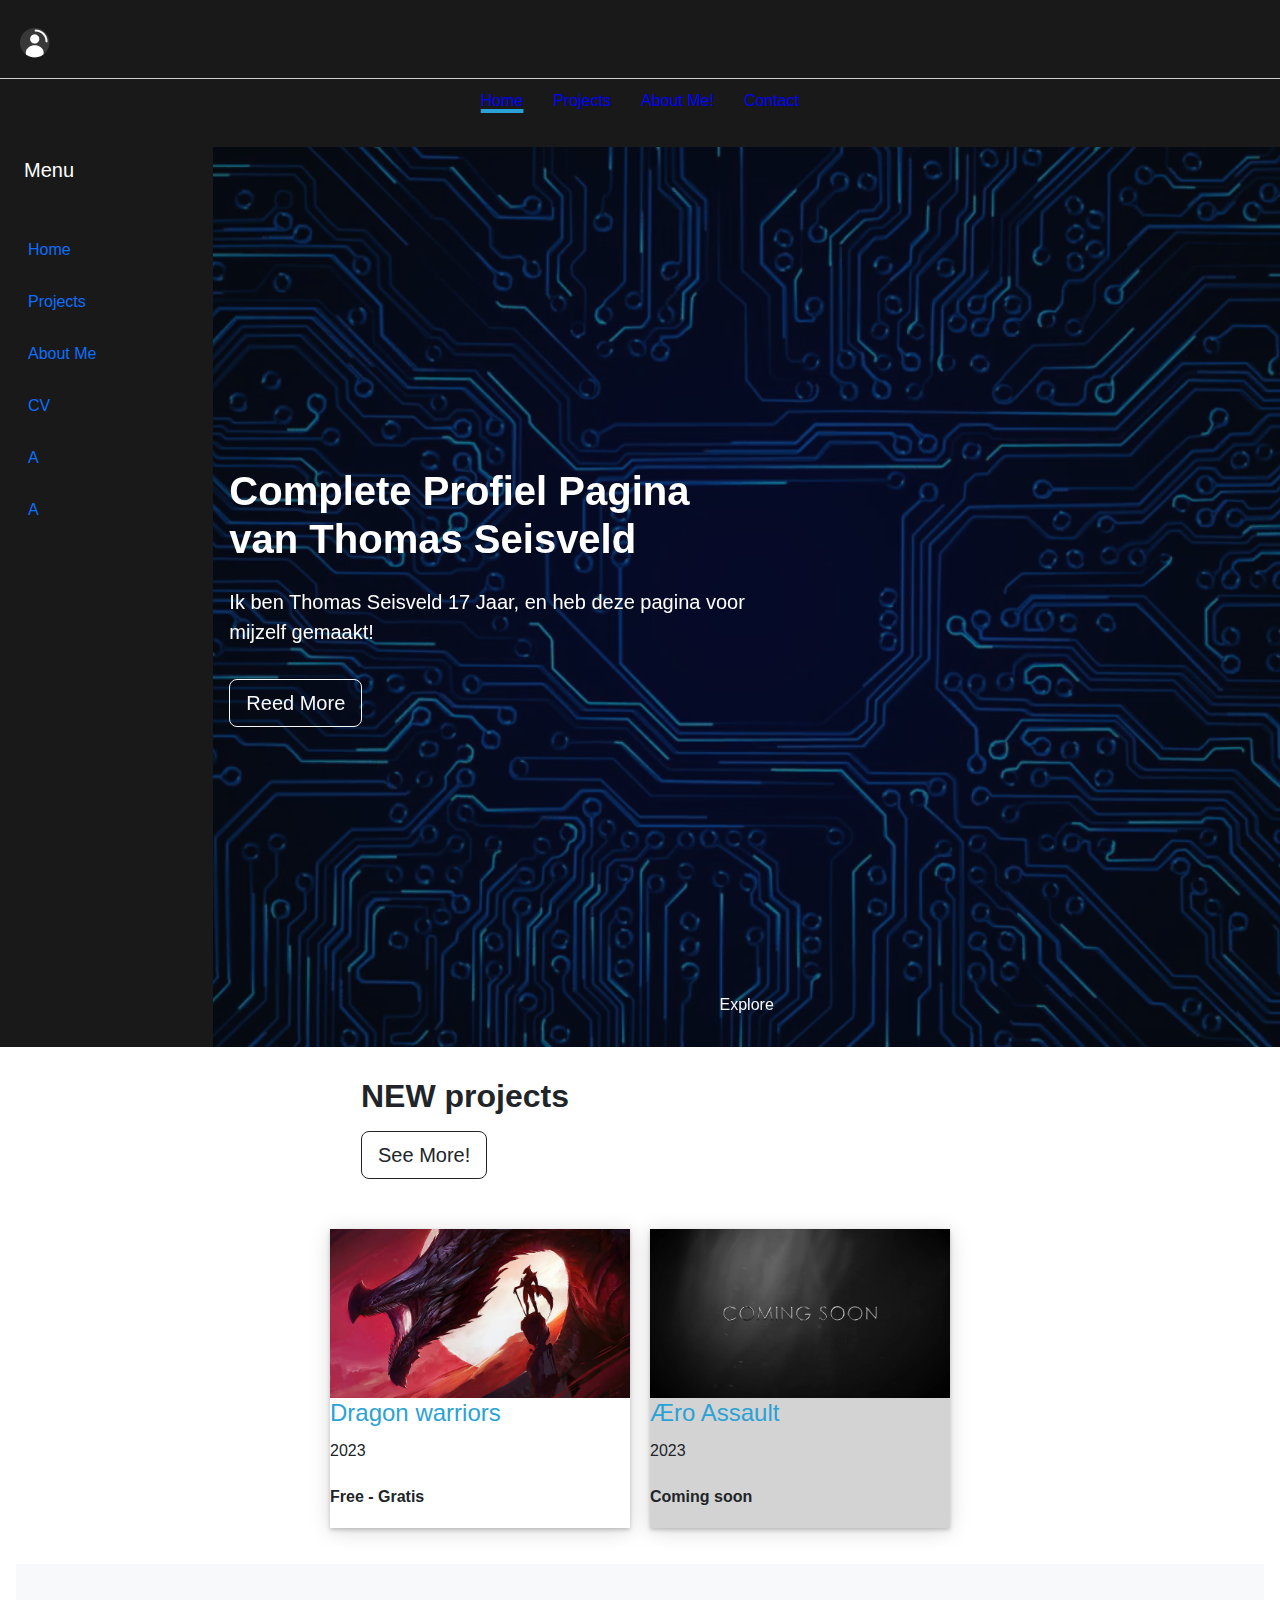
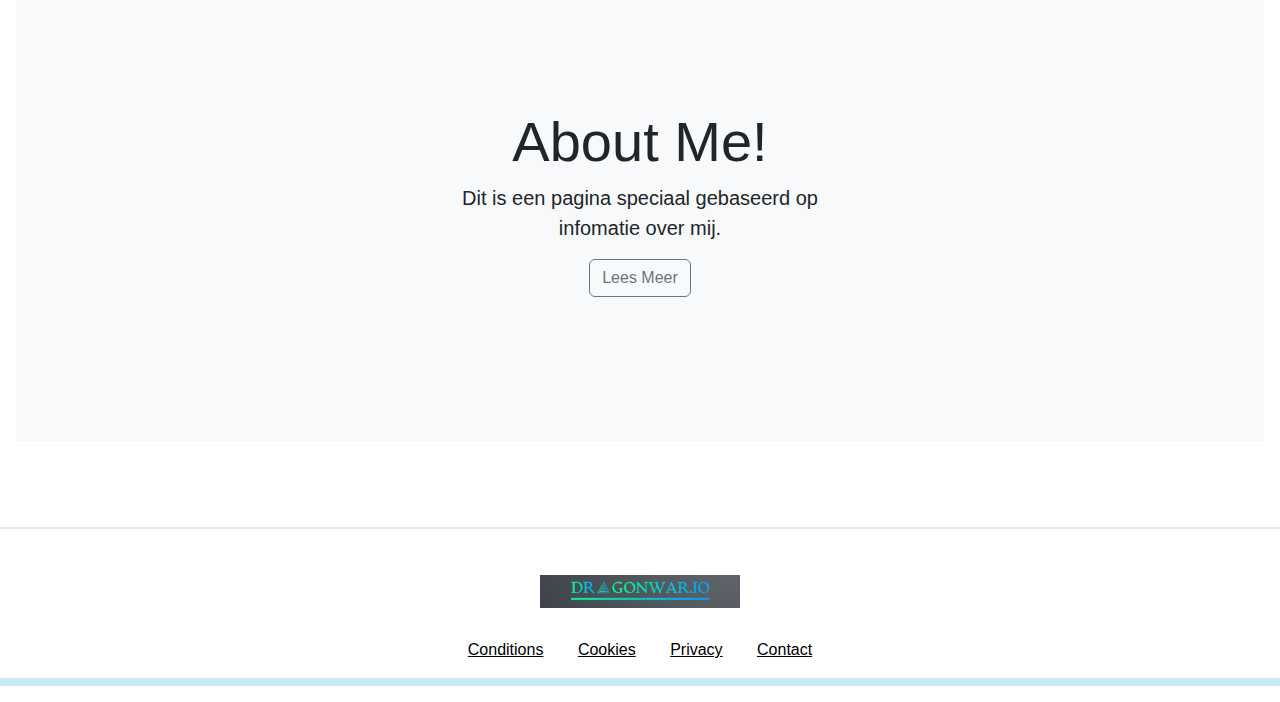
==== commit 67d83eac: "12 big" ====
--- a/Portfolio/index.html
+++ b/Portfolio/index.html
@@ -29,7 +29,7 @@
                             </a>
                         </li>
                         <li>
-                            <a href="#" class="nav-link px-0 align-middle" id="Projects">
+                            <a href="Projects.php" class="nav-link px-0 align-middle" id="Projects">
                                 <i class="fs-4 bi-speedometer2"></i> <span class="ms-1 d-none d-sm-inline">Projects</span> </a>
                         </li>
                         <li>
@@ -107,10 +107,7 @@
         <div class="product-device shadow-sm d-none d-md-block"></div>
         <div class="product-device product-device-2 shadow-sm d-none d-md-block"></div>
     </div>
-<div class="header-info">
-    <img src="img/skyhigh.jpg" alt="view" id="viewHr">
-    <div class="centered">Informatie</div>
-  </div>
+
 
 
 
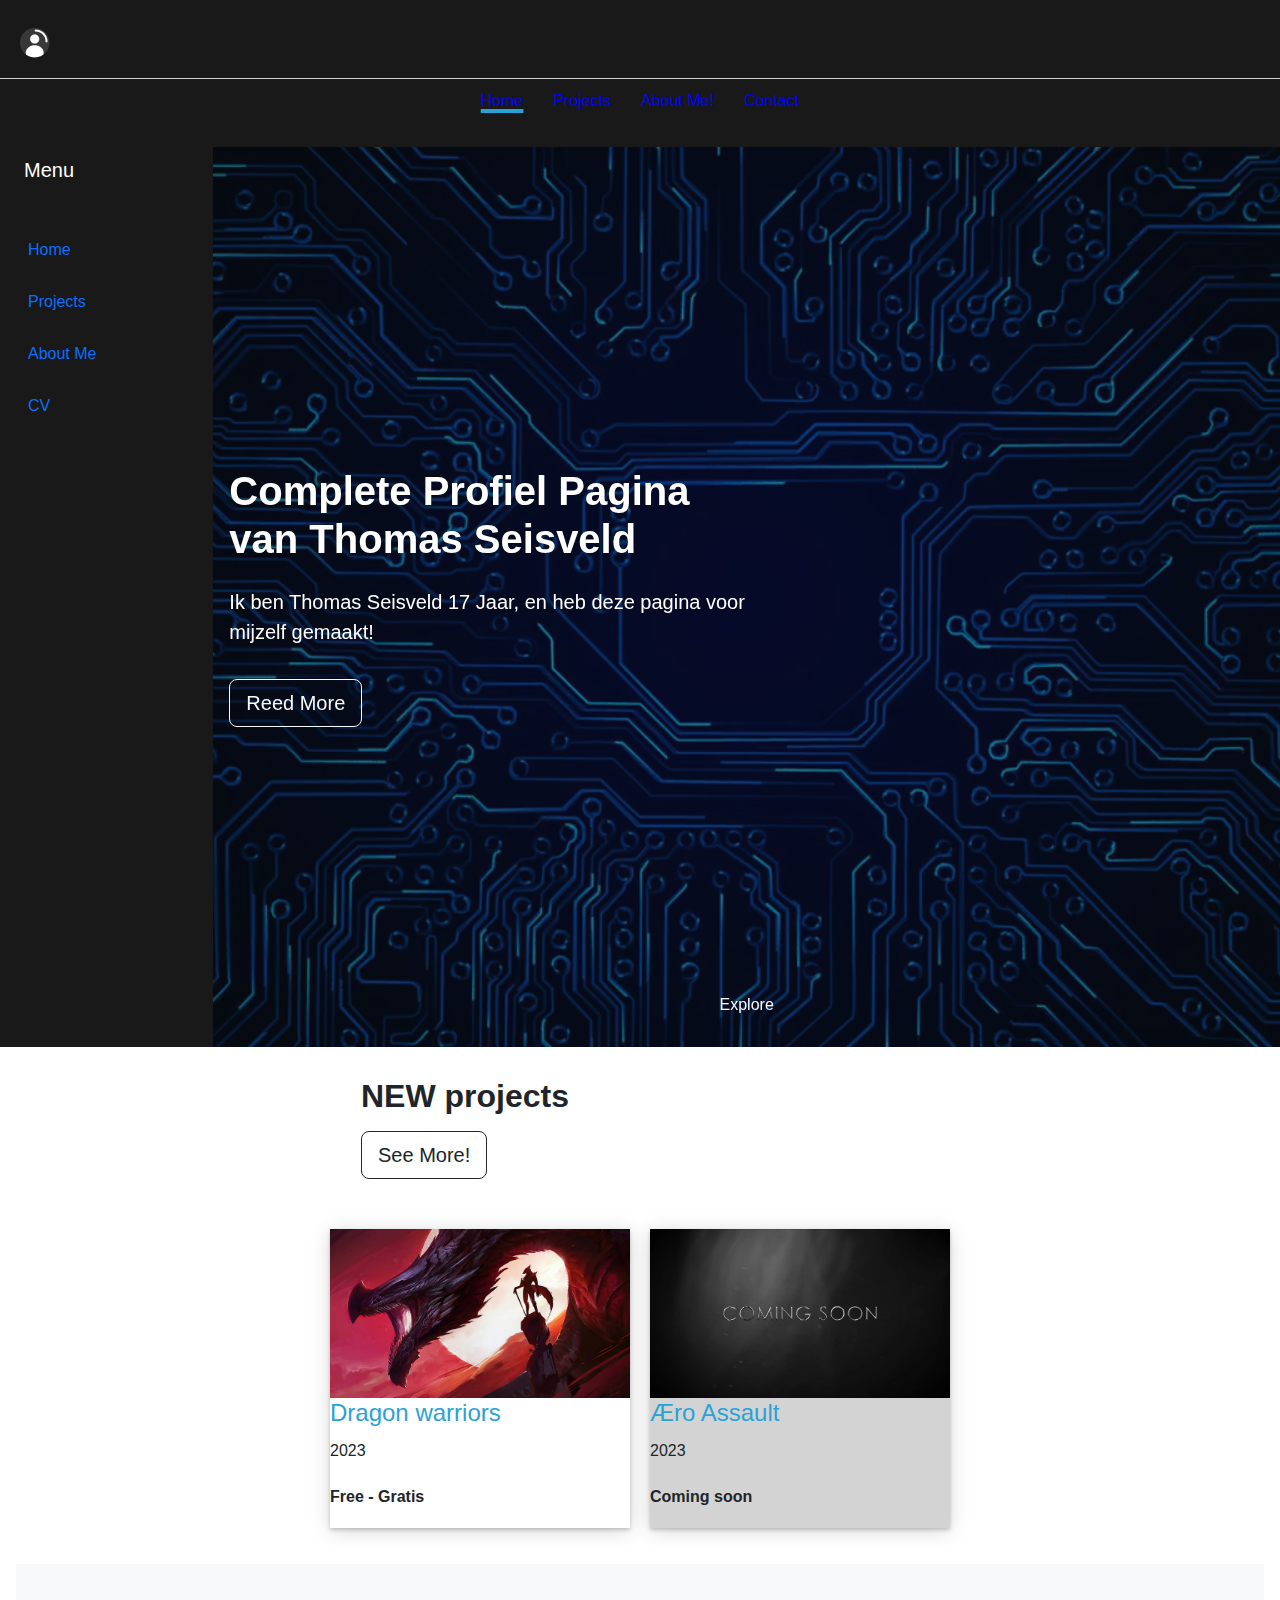
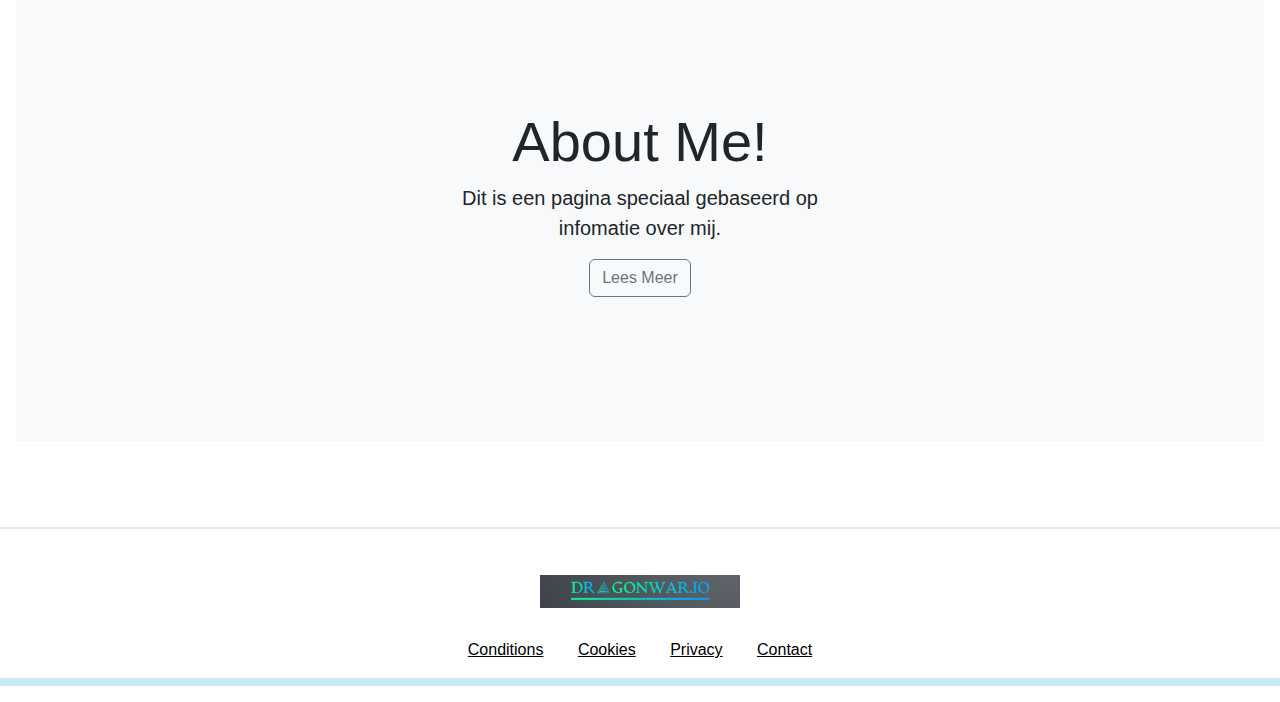
==== commit bd22a94f: "15" ====
--- a/Portfolio/index.html
+++ b/Portfolio/index.html
@@ -39,14 +39,6 @@
                         <li>
                             <a href="#" class="nav-link px-0 align-middle ">
                                 <i class="fs-4 bi-bootstrap"></i> <span class="ms-1 d-none d-sm-inline">CV</span></a>
-                        </li>
-                        <li>
-                            <a href="#" class="nav-link px-0 align-middle">
-                                <i class="fs-4 bi-grid"></i> <span class="ms-1 d-none d-sm-inline">A</span> </a>
-                        </li>
-                        <li>
-                            <a href="#" class="nav-link px-0 align-middle">
-                                <i class="fs-4 bi-people"></i> <span class="ms-1 d-none d-sm-inline">A</span> </a>
                         </li>
                     </ul>
                     <hr>
--- a/Portfolio/CSS/header.css
+++ b/Portfolio/CSS/header.css
@@ -5,7 +5,11 @@
     background: rgba(0,0,0,0.8);
     z-index: 9;
 }
-
+.active-link a {
+    text-decoration: underline;
+    text-decoration-color: #2AA2D6;
+    text-decoration-thickness: 6px;
+}
 .nav{
     padding: 20px;
     display: flex;
